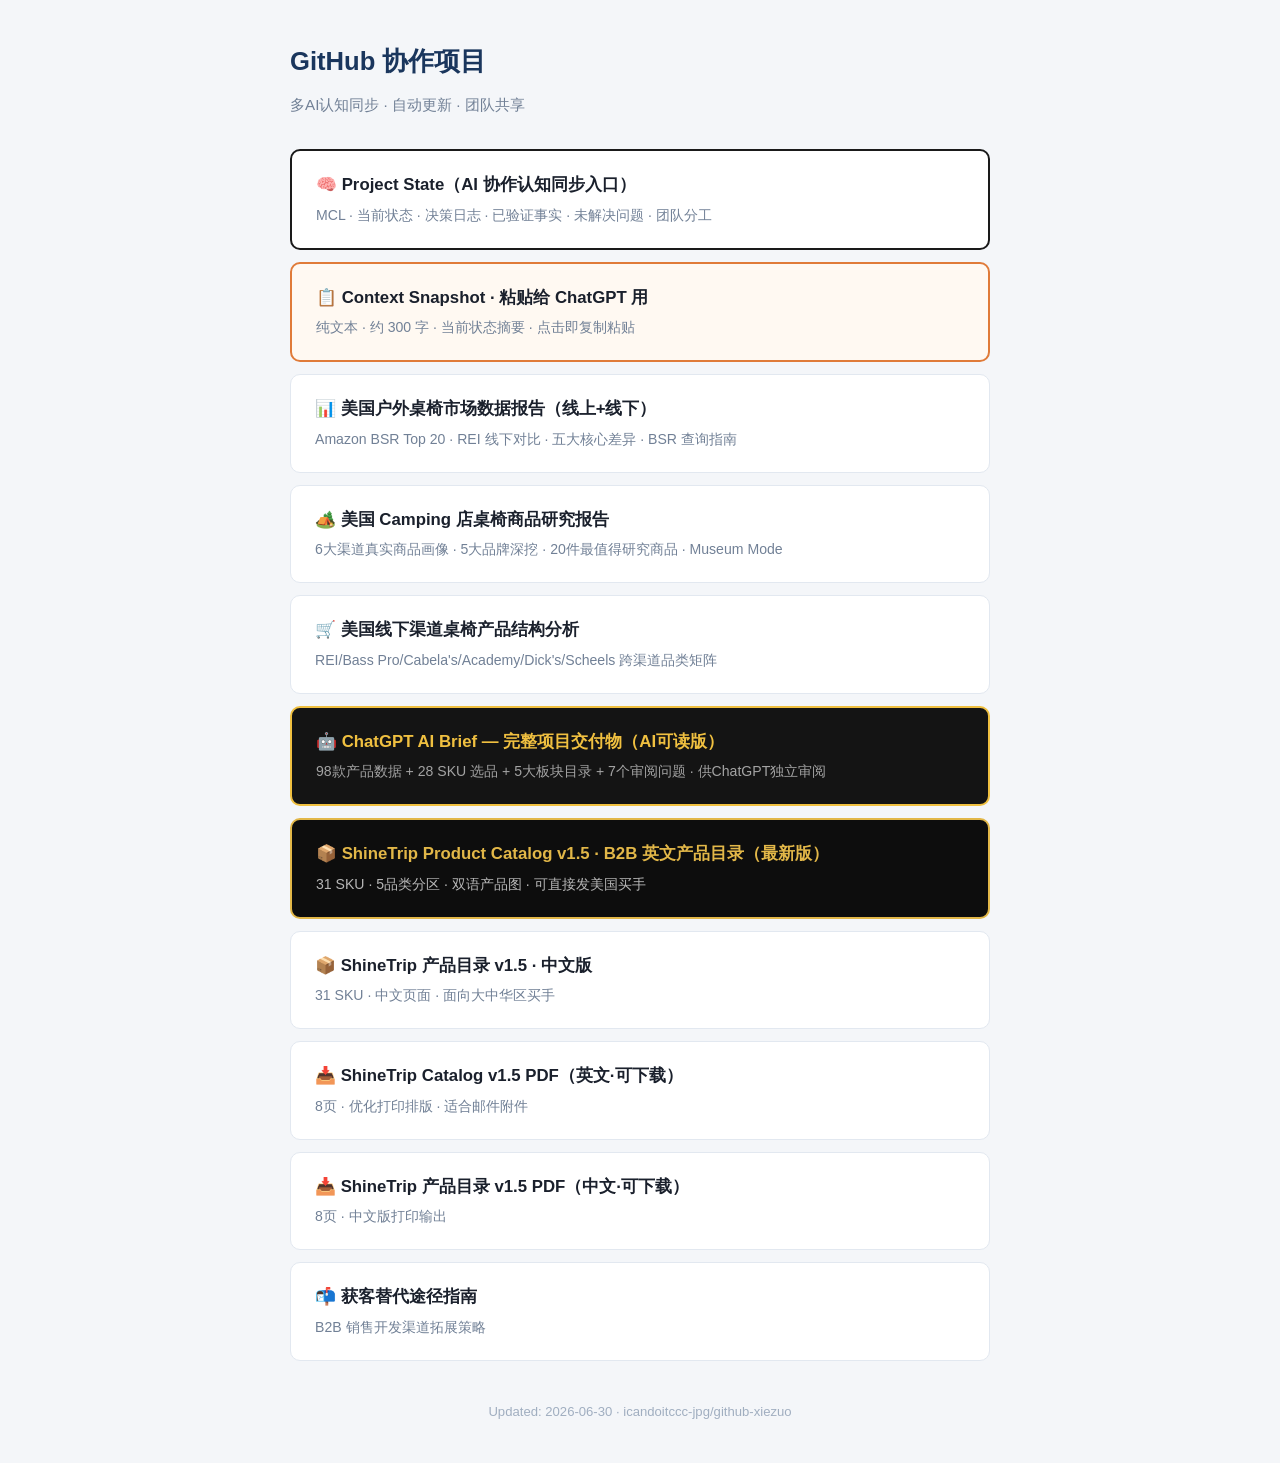
==== index.html @ ce7eaf51 "Update: index.html" ====
<!DOCTYPE html>
<html lang="zh-CN">
<head>
<meta charset="UTF-8">
<meta name="viewport" content="width=device-width, initial-scale=1.0">
<title>GitHub 协作项目</title>
<style>
  * { margin: 0; padding: 0; box-sizing: border-box; }
  body {
    font-family: -apple-system, BlinkMacSystemFont, "Segoe UI", Roboto, sans-serif;
    background: #f4f6f9;
    color: #1a202c;
    padding: 40px 20px;
    line-height: 1.7;
  }
  .container { max-width: 700px; margin: 0 auto; }
  h1 { font-size: 1.6em; margin-bottom: 8px; color: #1a365d; }
  .sub { color: #718096; margin-bottom: 32px; font-size: 0.95em; }
  .card {
    display: block;
    background: #fff;
    border: 1px solid #e2e8f0;
    border-radius: 10px;
    padding: 20px 24px;
    margin-bottom: 12px;
    text-decoration: none;
    color: inherit;
    transition: box-shadow 0.15s;
  }
  .card:hover { box-shadow: 0 2px 12px rgba(0,0,0,0.08); }
  .card h3 { font-size: 1.05em; margin-bottom: 4px; }
  .card .desc { color: #718096; font-size: 0.88em; }
  .footer { text-align: center; color: #a0aec0; font-size: 0.82em; margin-top: 40px; }
</style>
</head>
<body>
<div class="container">
  <h1>GitHub 协作项目</h1>
  <p class="sub">多AI认知同步 · 自动更新 · 团队共享</p>

  <a class="card" href="project-state.html" style="border-color:#1a1a1a;border-width:2px;">
    <h3>🧠 Project State（AI 协作认知同步入口）</h3>
    <p class="desc">MCL · 当前状态 · 决策日志 · 已验证事实 · 未解决问题 · 团队分工</p>
  </a>

  <a class="card" href="snapshot.txt" style="border-color:#e07b39;border-width:2px;background:#fff9f2;">
    <h3>📋 Context Snapshot · 粘贴给 ChatGPT 用</h3>
    <p class="desc">纯文本 · 约 300 字 · 当前状态摘要 · 点击即复制粘贴</p>
  </a>

  <a class="card" href="美国户外桌椅市场数据报告.html">
    <h3>📊 美国户外桌椅市场数据报告（线上+线下）</h3>
    <p class="desc">Amazon BSR Top 20 · REI 线下对比 · 五大核心差异 · BSR 查询指南</p>
  </a>

  <a class="card" href="美国Camping店桌椅商品研究报告.html">
    <h3>🏕️ 美国 Camping 店桌椅商品研究报告</h3>
    <p class="desc">6大渠道真实商品画像 · 5大品牌深挖 · 20件最值得研究商品 · Museum Mode</p>
  </a>

  <a class="card" href="美国线下渠道桌椅产品结构分析.html">
    <h3>🛒 美国线下渠道桌椅产品结构分析</h3>
    <p class="desc">REI/Bass Pro/Cabela's/Academy/Dick's/Scheels 跨渠道品类矩阵</p>
  </a>

  <a class="card" href="chatgpt-brief.html" style="border-color:#f0c040;border-width:2px;background:#141414;color:#e0e0e0;">
    <h3 style="color:#f0c040;">🤖 ChatGPT AI Brief — 完整项目交付物（AI可读版）</h3>
    <p class="desc" style="color:rgba(224,224,224,0.7);">98款产品数据 + 28 SKU 选品 + 5大板块目录 + 7个审阅问题 · 供ChatGPT独立审阅</p>
  </a>

  <a class="card" href="shinetrip-catalog-v1.5.html" style="border-color:#e2b748;border-width:2px;background:#0d0d0d;color:#fff;">
    <h3 style="color:#e2b748;">📦 ShineTrip Product Catalog v1.5 · B2B 英文产品目录（最新版）</h3>
    <p class="desc" style="color:rgba(255,255,255,0.7);">31 SKU · 5品类分区 · 双语产品图 · 可直接发美国买手</p>
  </a>

  <a class="card" href="shinetrip-catalog-v1.5-cn.html">
    <h3>📦 ShineTrip 产品目录 v1.5 · 中文版</h3>
    <p class="desc">31 SKU · 中文页面 · 面向大中华区买手</p>
  </a>

  <a class="card" href="ShineTrip-Catalog-v1.5.pdf">
    <h3>📥 ShineTrip Catalog v1.5 PDF（英文·可下载）</h3>
    <p class="desc">8页 · 优化打印排版 · 适合邮件附件</p>
  </a>

  <a class="card" href="ShineTrip-Catalog-v1.5-CN.pdf">
    <h3>📥 ShineTrip 产品目录 v1.5 PDF（中文·可下载）</h3>
    <p class="desc">8页 · 中文版打印输出</p>
  </a>

  <a class="card" href="获客替代途径指南.html">
    <h3>📬 获客替代途径指南</h3>
    <p class="desc">B2B 销售开发渠道拓展策略</p>
  </a>

  <p class="footer">Updated: 2026-06-30 · icandoitccc-jpg/github-xiezuo</p>
</div>
</body>
</html>
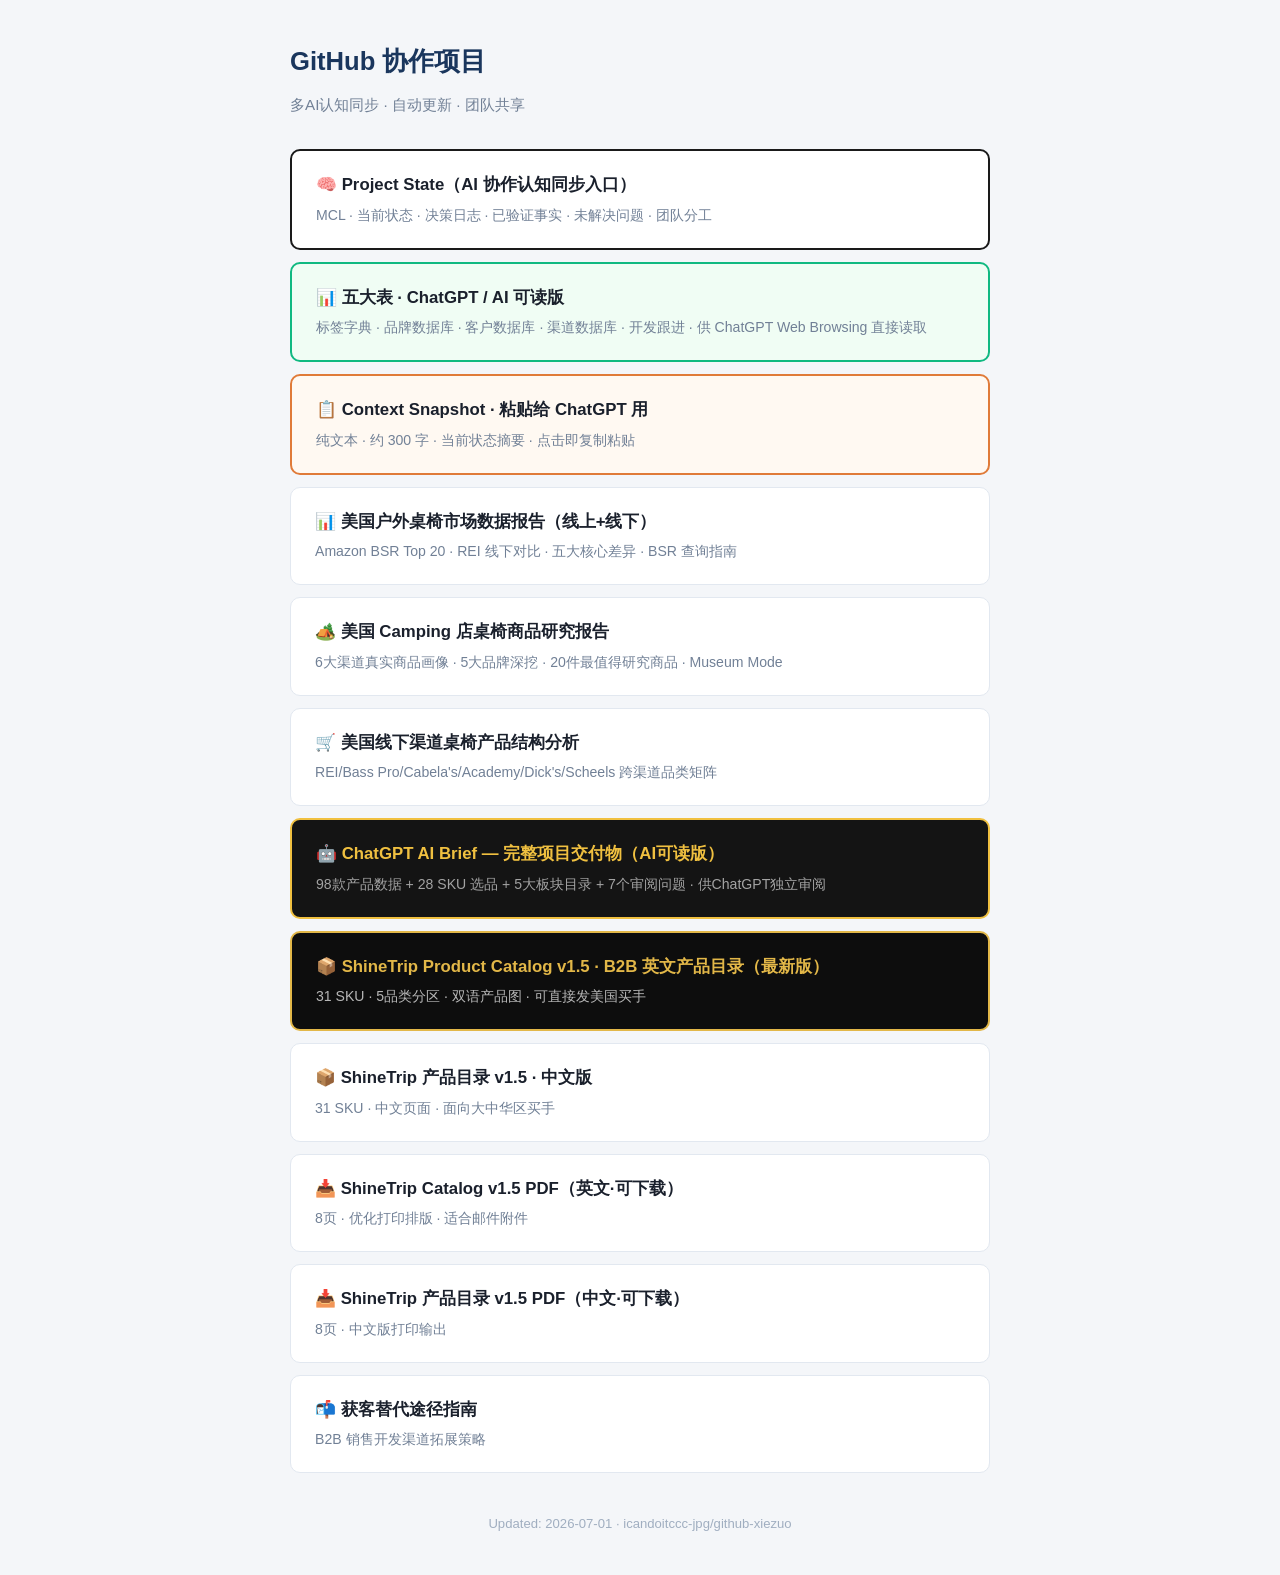
==== commit e960681b: "Add 五大表 ChatGPT-readable HTML page" ====
--- a/index.html
+++ b/index.html
@@ -41,6 +41,11 @@
   <a class="card" href="project-state.html" style="border-color:#1a1a1a;border-width:2px;">
     <h3>🧠 Project State（AI 协作认知同步入口）</h3>
     <p class="desc">MCL · 当前状态 · 决策日志 · 已验证事实 · 未解决问题 · 团队分工</p>
+  </a>
+
+  <a class="card" href="五大表_ChatGPT版.html" style="border-color:#10b981;border-width:2px;background:#f0fdf4;">
+    <h3>📊 五大表 · ChatGPT / AI 可读版</h3>
+    <p class="desc">标签字典 · 品牌数据库 · 客户数据库 · 渠道数据库 · 开发跟进 · 供 ChatGPT Web Browsing 直接读取</p>
   </a>
 
   <a class="card" href="snapshot.txt" style="border-color:#e07b39;border-width:2px;background:#fff9f2;">
@@ -93,7 +98,7 @@
     <p class="desc">B2B 销售开发渠道拓展策略</p>
   </a>
 
-  <p class="footer">Updated: 2026-06-30 · icandoitccc-jpg/github-xiezuo</p>
+  <p class="footer">Updated: 2026-07-01 · icandoitccc-jpg/github-xiezuo</p>
 </div>
 </body>
-</html>
+<!-- v1.5 deployed --></html>
